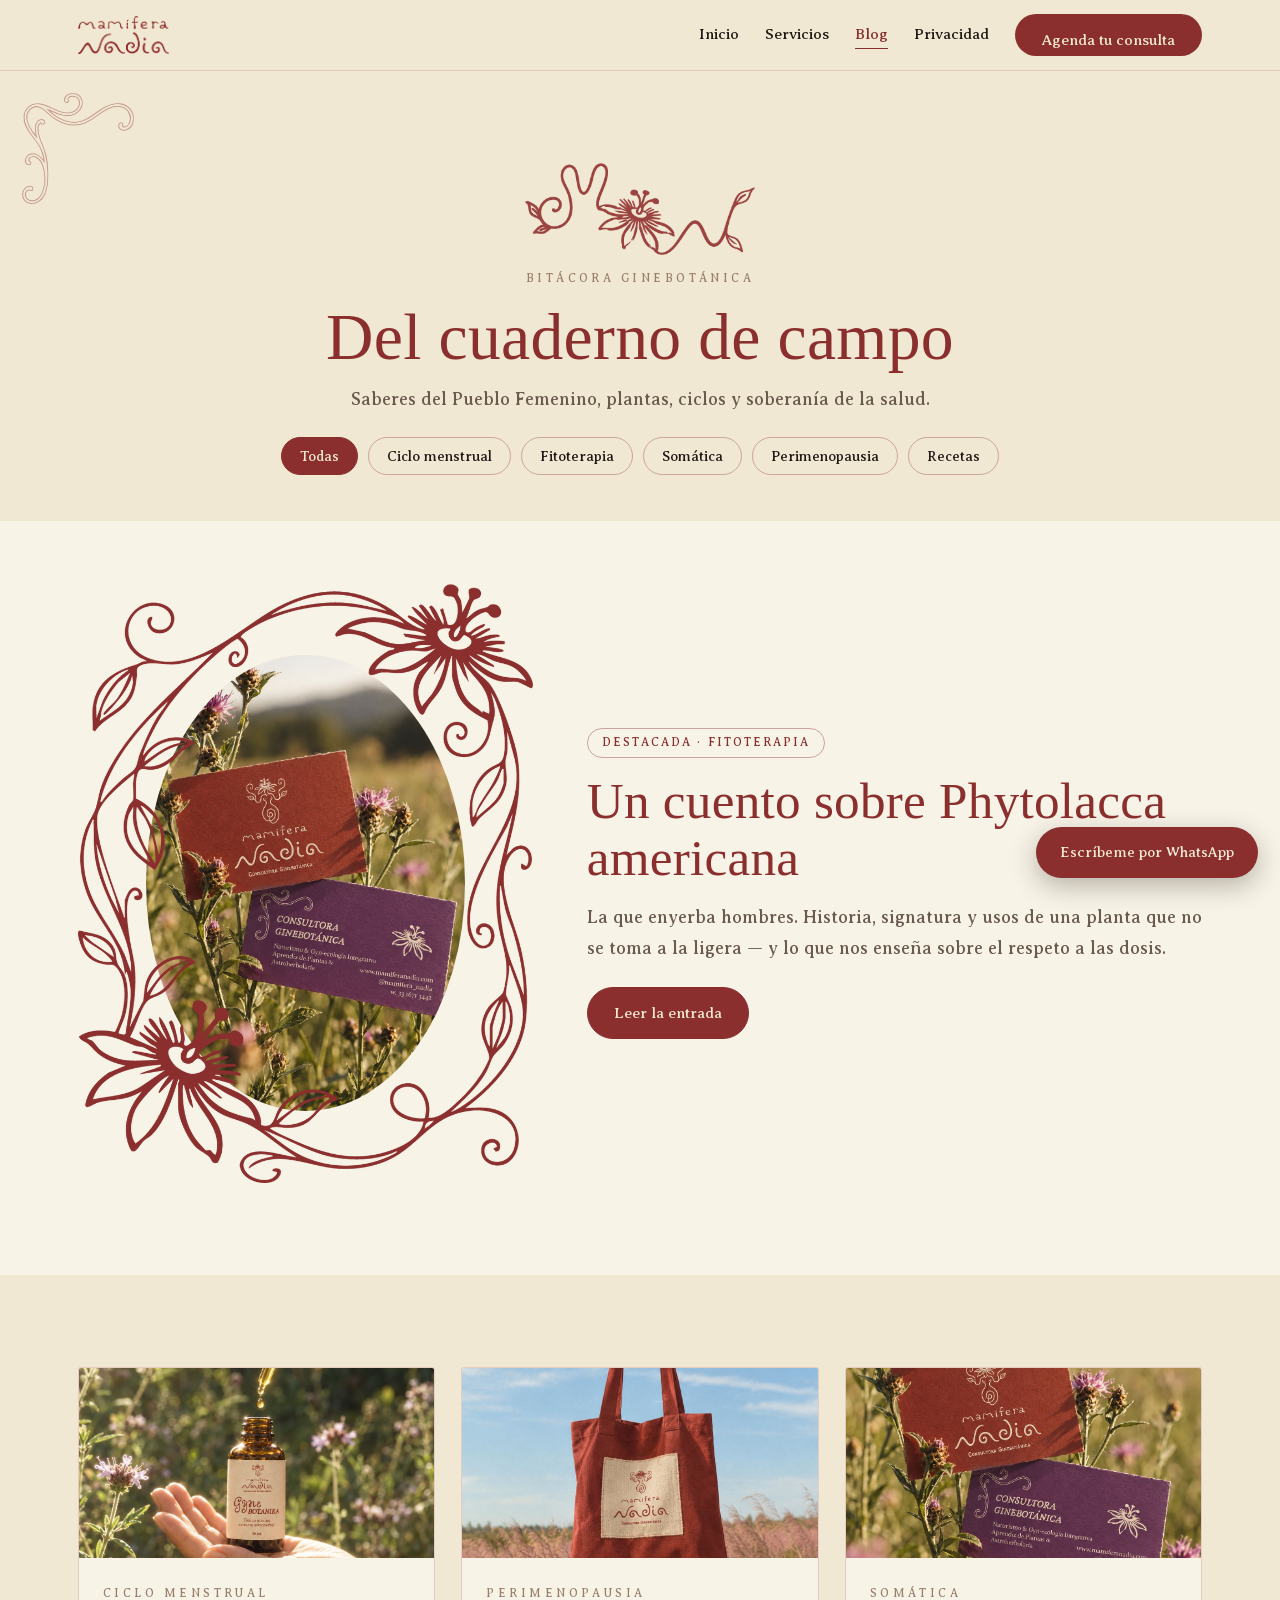
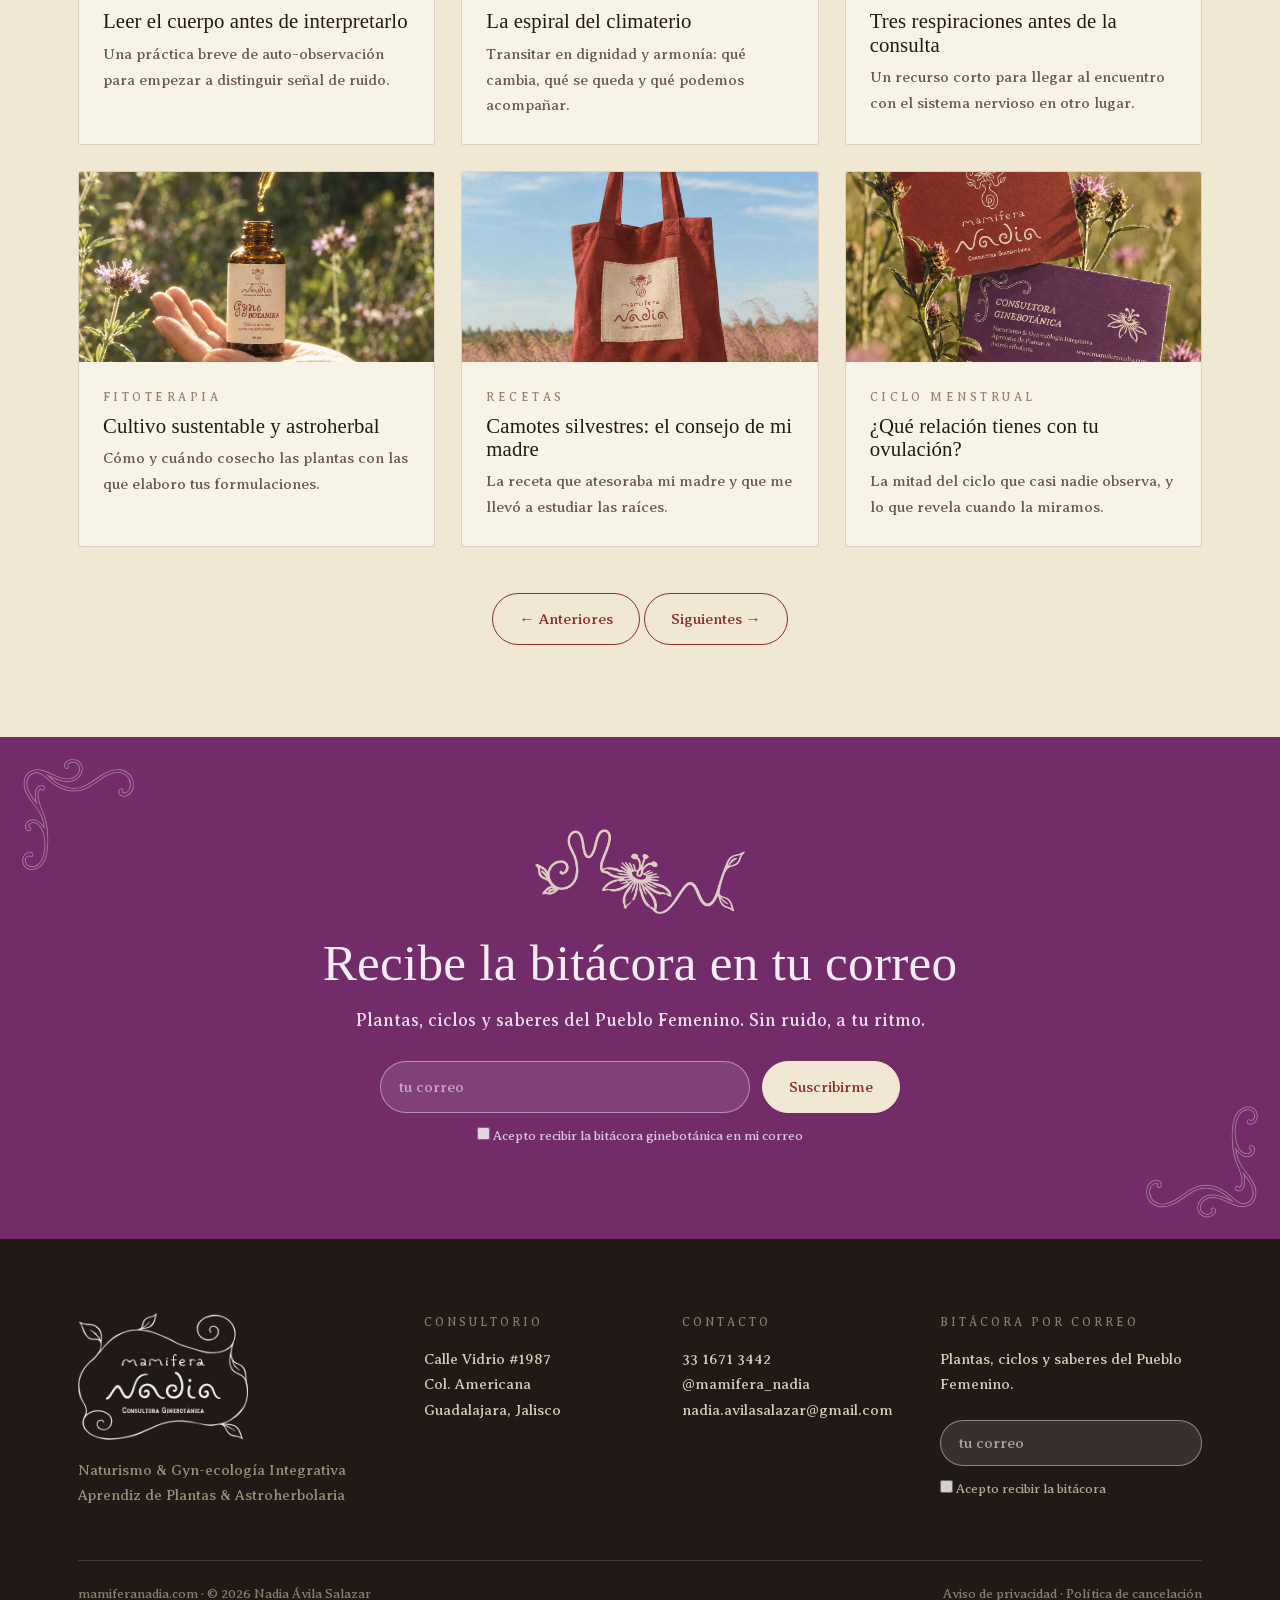
==== blog.html @ 170dc7ae "Sitio mamifera Nadia: estructura inicial 5 paginas estaticas, hoja de estilos unica y JS en modulos." ====
<!DOCTYPE html>
<html lang="es">
<head>
  <meta charset="UTF-8">
  <meta name="viewport" content="width=device-width, initial-scale=1">
  <title>Bitácora · mamifera Nadia</title>
  <meta name="description" content="Plantas, ciclos y saberes del Pueblo Femenino. La bitácora ginebotánica de Nadia Ávila.">
  <link rel="icon" href="assets/img/logos/sello-rojo.png">
  <link rel="preconnect" href="https://fonts.googleapis.com">
  <link rel="preconnect" href="https://fonts.gstatic.com" crossorigin>
  <link href="https://fonts.googleapis.com/css2?family=Averia+Serif+Libre:ital,wght@0,300;0,400;0,700;1,300;1,400;1,700&amp;family=Cedarville+Cursive&amp;family=IM+Fell+English:ital@0;1&amp;display=swap" rel="stylesheet">
  <link rel="stylesheet" href="assets/css/estilos.css">
</head>
<body>

<!-- ===================== MENÚ ===================== -->
<header class="nav">
  <div class="wrap">
    <a class="brand" href="index.html">
      <img src="assets/img/logos/logo-rojo.png" alt="mamifera Nadia">
    </a>
    <button class="menu-btn" aria-label="Abrir menú" aria-expanded="false">
      <span></span><span></span><span></span>
    </button>
    <nav>
      <a href="index.html">Inicio</a>
      <a href="servicios.html">Servicios</a>
      <a href="blog.html">Blog</a>
      <a href="privacidad.html">Privacidad</a>
      <a class="btn" href="formulario.html">Agenda tu consulta</a>
    </nav>
  </div>
</header>

<section style="padding-bottom:46px">
  <img class="esq tl" src="assets/img/ornamentos/esquina.png" alt="">
  <div class="wrap center">
    <img class="divisor" src="assets/img/logos/flor-rojo.png" alt="">
    <p class="kicker">Bitácora ginebotánica</p>
    <h1 style="margin:12px 0 10px">Del cuaderno de campo</h1>
    <p class="lead muted" style="margin:0 auto">Saberes del Pueblo Femenino, plantas, ciclos
    y soberanía de la salud.</p>
    <nav class="categorias" aria-label="Categorías">
      <a href="#" aria-current="page">Todas</a>
      <a href="#">Ciclo menstrual</a>
      <a href="#">Fitoterapia</a>
      <a href="#">Somática</a>
      <a href="#">Perimenopausia</a>
      <a href="#">Recetas</a>
    </nav>
    <!-- TODO: las categorías definitivas están pendientes de confirmar con Nadia -->
  </div>
</section>

<!-- ---------- ENTRADA DESTACADA ---------- -->
<section class="alt" style="padding-top:62px">
  <div class="wrap split izq">
    <div class="framed oval">
      <div class="ph" style="background-image:url(assets/img/fotos/tarjetas.jpg)"></div>
      <img class="fr" src="assets/img/ornamentos/marco-oval-flor.png" alt="">
    </div>
    <div>
      <span class="pill">Destacada · Fitoterapia</span>
      <h2>Un cuento sobre Phytolacca americana</h2>
      <p class="lead muted" style="margin-top:16px">La que enyerba hombres. Historia, signatura y usos de
      una planta que no se toma a la ligera — y lo que nos enseña sobre el respeto a las dosis.</p>
      <p style="margin-top:24px"><a class="btn" href="#">Leer la entrada</a></p>
    </div>
  </div>
</section>

<!-- ---------- LISTADO ---------- -->
<section>
  <div class="wrap">
    <div class="grid g3">
      <article class="post">
        <a href="#"><div class="img" style="background-image:url(assets/img/fotos/tonico.jpg)"></div></a>
        <div class="cuerpo">
          <p class="kicker">Ciclo menstrual</p>
          <h3><a href="#">Leer el cuerpo antes de interpretarlo</a></h3>
          <p class="muted" style="font-size:.95rem">Una práctica breve de auto-observación para empezar a distinguir señal de ruido.</p>
        </div>
      </article>
      <article class="post">
        <a href="#"><div class="img" style="background-image:url(assets/img/fotos/bolsa.jpg)"></div></a>
        <div class="cuerpo">
          <p class="kicker">Perimenopausia</p>
          <h3><a href="#">La espiral del climaterio</a></h3>
          <p class="muted" style="font-size:.95rem">Transitar en dignidad y armonía: qué cambia, qué se queda y qué podemos acompañar.</p>
        </div>
      </article>
      <article class="post">
        <a href="#"><div class="img" style="background-image:url(assets/img/fotos/tarjetas.jpg)"></div></a>
        <div class="cuerpo">
          <p class="kicker">Somática</p>
          <h3><a href="#">Tres respiraciones antes de la consulta</a></h3>
          <p class="muted" style="font-size:.95rem">Un recurso corto para llegar al encuentro con el sistema nervioso en otro lugar.</p>
        </div>
      </article>
      <article class="post">
        <a href="#"><div class="img" style="background-image:url(assets/img/fotos/tonico.jpg)"></div></a>
        <div class="cuerpo">
          <p class="kicker">Fitoterapia</p>
          <h3><a href="#">Cultivo sustentable y astroherbal</a></h3>
          <p class="muted" style="font-size:.95rem">Cómo y cuándo cosecho las plantas con las que elaboro tus formulaciones.</p>
        </div>
      </article>
      <article class="post">
        <a href="#"><div class="img" style="background-image:url(assets/img/fotos/bolsa.jpg)"></div></a>
        <div class="cuerpo">
          <p class="kicker">Recetas</p>
          <h3><a href="#">Camotes silvestres: el consejo de mi madre</a></h3>
          <p class="muted" style="font-size:.95rem">La receta que atesoraba mi madre y que me llevó a estudiar las raíces.</p>
        </div>
      </article>
      <article class="post">
        <a href="#"><div class="img" style="background-image:url(assets/img/fotos/tarjetas.jpg)"></div></a>
        <div class="cuerpo">
          <p class="kicker">Ciclo menstrual</p>
          <h3><a href="#">¿Qué relación tienes con tu ovulación?</a></h3>
          <p class="muted" style="font-size:.95rem">La mitad del ciclo que casi nadie observa, y lo que revela cuando la miramos.</p>
        </div>
      </article>
    </div>
    <p class="center" style="margin-top:46px">
      <a class="btn btn-ghost" href="#">← Anteriores</a>
      <a class="btn btn-ghost" href="#">Siguientes →</a>
    </p>
  </div>
</section>

<!-- ---------- SUSCRIPCIÓN ---------- -->
<section class="morado">
  <img class="esq tl" src="assets/img/ornamentos/esquina-crema.png" alt="">
  <img class="esq br" src="assets/img/ornamentos/esquina-crema.png" alt="">
  <div class="wrap center">
    <img class="divisor" src="assets/img/logos/flor-crema.png" style="width:210px;margin-bottom:20px" alt="">
    <h2>Recibe la bitácora en tu correo</h2>
    <p class="lead" style="margin:14px auto 0;opacity:.9">Plantas, ciclos y saberes del Pueblo Femenino.
    Sin ruido, a tu ritmo.</p>
    <form class="sus" style="margin:26px auto 0" onsubmit="return false">
      <label class="sr-only" for="correo-blog">Tu correo</label>
      <input id="correo-blog" type="email" placeholder="tu correo" required>
      <button class="btn btn-claro" type="submit">Suscribirme</button>
    </form>
    <label class="consent"><input type="checkbox" required> Acepto recibir la bitácora ginebotánica en mi correo</label>
  </div>
</section>

<!-- ===================== PIE ===================== -->
<footer>
  <div class="wrap">
    <div class="cols">
      <div>
        <img class="logo" src="assets/img/logos/logo-blanco.png" alt="mamifera Nadia">
        <p style="color:#9D8C7A">Naturismo &amp; Gyn-ecología Integrativa<br>
        Aprendiz de Plantas &amp; Astroherbolaria</p>
      </div>
      <div>
        <h4>Consultorio</h4>
        Calle Vidrio #1987<br>Col. Americana<br>Guadalajara, Jalisco
      </div>
      <div>
        <h4>Contacto</h4>
        <a href="https://wa.me/523316713442">33 1671 3442</a><br>
        <a href="https://www.instagram.com/mamifera_nadia/">@mamifera_nadia</a><br>
        <a href="mailto:nadia.avilasalazar@gmail.com">nadia.avilasalazar@gmail.com</a>
      </div>
      <div>
        <h4>Bitácora por correo</h4>
        <p style="margin-bottom:10px">Plantas, ciclos y saberes del Pueblo Femenino.</p>
        <form class="sus" style="max-width:none" onsubmit="return false">
          <label class="sr-only" for="pie-correo">Tu correo</label>
          <input id="pie-correo" type="email" placeholder="tu correo" required>
        </form>
        <label class="consent"><input type="checkbox"> Acepto recibir la bitácora</label>
      </div>
    </div>
    <div class="fin">
      <span>mamiferanadia.com · © <span data-anio>2026</span> Nadia Ávila Salazar</span>
      <span><a href="privacidad.html">Aviso de privacidad</a> ·
            <a href="privacidad.html#cancelacion">Política de cancelación</a></span>
    </div>
  </div>
</footer>

<a class="wa" href="https://wa.me/523316713442">Escríbeme por WhatsApp</a>
<script type="module" src="assets/js/main.js"></script>
</body>
</html>
---- assets/css/estilos.css ----
/* =============================================================
   mamifera Nadia · Consultora Ginebotánica
   Hoja de estilos única del sitio
   Paleta y tipografías tomadas del manual de marca.
   ============================================================= */

/* ---------- 1. Tokens ---------- */
:root{
  /* Paleta del manual de marca */
  --crema:#F0E8D2;        /* Savia mamífera claro · PANTONE 7506C */
  --crema2:#F8F3E7;       /* variación de apoyo, no está en el manual */
  --rojo:#8B2F2E;         /* Savia mamífera · PANTONE 663C */
  --rojo-osc:#6E2423;
  --morado:#722C69;       /* Misterio · PANTONE 249C */
  --agua:#94C2C3;         /* Fluir · PANTONE 564C */
  --tinta:#211915;        /* Muerte / Renacimiento */

  /* Tipografías (manual: sección "Tipografía en web") */
  --sans:'Averia Serif Libre',Georgia,serif;   /* cuerpo de texto */
  --titulo:'IM Fell English',Georgia,serif;    /* títulos */
  --mano:'Cedarville Cursive',cursive;         /* subtítulo o contraste */

  --max:1180px;
  --radio:3px;
}

/* ---------- 2. Base ---------- */
*{box-sizing:border-box;margin:0;padding:0}
html{scroll-behavior:smooth}
body{
  font-family:var(--sans);background:var(--crema);color:var(--tinta);
  line-height:1.7;font-size:17px;-webkit-font-smoothing:antialiased;
}
img{max-width:100%;display:block}
a{color:inherit;text-decoration:none}
button{font:inherit;cursor:pointer;border:none;background:none;color:inherit}
.wrap{max-width:var(--max);margin:0 auto;padding:0 28px}
.sr-only{position:absolute;width:1px;height:1px;overflow:hidden;clip:rect(0 0 0 0);white-space:nowrap}

/* ---------- 3. Tipografía ---------- */
h1,h2,h3{font-family:var(--titulo);font-weight:400;line-height:1.12;letter-spacing:.005em}
h1{font-size:clamp(2.6rem,5.2vw,4.1rem);color:var(--rojo)}
h2{font-size:clamp(2rem,4.2vw,3.2rem);color:var(--rojo)}
h3{font-size:clamp(1.3rem,2.2vw,1.65rem);color:var(--tinta)}
.mano{font-family:var(--mano);font-size:clamp(1.5rem,3vw,2.2rem);color:var(--rojo);line-height:1.35}
.mano-sm{font-family:var(--mano);font-size:1.35rem;color:var(--rojo)}
.kicker{font-size:.72rem;letter-spacing:.3em;text-transform:uppercase;color:#9A7F6B}
.lead{font-size:1.12rem;max-width:62ch}
.muted{color:#6B5A4E}
.center{text-align:center}

/* ---------- 4. Navegación ---------- */
.nav{position:sticky;top:0;z-index:40;background:rgba(240,232,210,.94);
     backdrop-filter:blur(8px);border-bottom:1px solid rgba(139,47,46,.16)}
.nav .wrap{display:flex;align-items:center;gap:30px;padding-top:14px;padding-bottom:14px}
.nav .brand img{height:38px;width:auto}
.nav nav{margin-left:auto;display:flex;gap:26px;align-items:center;font-size:.95rem}
.nav nav a{padding-bottom:2px;border-bottom:1px solid transparent}
.nav nav a:not(.btn):hover,
.nav nav a:not(.btn)[aria-current="page"]{border-color:var(--rojo);color:var(--rojo)}
.nav nav a.btn:hover{border-color:var(--rojo-osc)}

.menu-btn{display:none;margin-left:auto;width:42px;height:42px;position:relative}
.menu-btn span{position:absolute;left:9px;right:9px;height:1.5px;background:var(--rojo);transition:.25s}
.menu-btn span:nth-child(1){top:14px}
.menu-btn span:nth-child(2){top:20px}
.menu-btn span:nth-child(3){top:26px}
.menu-abierto .menu-btn span:nth-child(1){top:20px;transform:rotate(45deg)}
.menu-abierto .menu-btn span:nth-child(2){opacity:0}
.menu-abierto .menu-btn span:nth-child(3){top:20px;transform:rotate(-45deg)}

/* ---------- 5. Botones ---------- */
/* [hidden] debe ganarle al display de .btn, o los botones del
   formulario por pasos se muestran todos a la vez. */
[hidden]{display:none!important}
.btn{display:inline-block;background:var(--rojo);color:var(--crema);padding:12px 26px;
     border-radius:999px;font-size:.95rem;border:1px solid var(--rojo);transition:.18s;text-align:center}
.btn:hover{background:var(--rojo-osc);border-color:var(--rojo-osc)}
.btn-ghost{background:transparent;color:var(--rojo)}
.btn-ghost:hover{background:var(--rojo);color:var(--crema)}
.btn-claro{background:var(--crema);color:var(--rojo);border-color:var(--crema)}
.btn-claro:hover{background:#fff;color:var(--rojo-osc);border-color:#fff}
.btn-linea{background:transparent;border-color:#6A5B4E;color:#D7CBB8}
.btn-linea:hover{background:rgba(255,255,255,.08);border-color:#8E7C6A}

/* ---------- 6. Secciones ---------- */
section{padding:92px 0;position:relative}
.alt{background:var(--crema2)}
.oscuro{background:var(--tinta);color:var(--crema)}
.oscuro h2,.oscuro h3,.oscuro .mano{color:var(--crema)}
.oscuro .kicker{color:#A99583}
.morado{background:var(--morado);color:#F6EDF4}
.morado h2,.morado .mano{color:#F6EDF4}
.morado .kicker{color:#D3AFCB}

.sec-head{text-align:center;margin-bottom:54px}
.sec-head .lead{margin:14px auto 0}
.divisor{display:block;width:230px;margin:0 auto 14px;opacity:.85}

/* Flourishes de esquina (universo gráfico del manual) */
.esq{position:absolute;width:112px;opacity:.4;pointer-events:none}
.esq.tl{top:22px;left:22px}
.esq.tr{top:22px;right:22px;transform:scaleX(-1)}
.esq.bl{bottom:22px;left:22px;transform:scaleY(-1)}
.esq.br{bottom:22px;right:22px;transform:scale(-1,-1)}

/* ---------- 7. Fotografía enmarcada ---------- */
.framed{position:relative;width:100%}
.framed .ph{position:absolute;background-size:cover;background-position:center}
.framed .fr{position:absolute;inset:0;width:100%;height:100%;object-fit:contain}
.framed.oval{aspect-ratio:864/1139}
.framed.oval .ph{inset:12% 15%;border-radius:50%}
.framed.arco{aspect-ratio:857/1167}
.framed.arco .ph{inset:15% 18% 17%;border-radius:48% 48% 12% 12%}
.framed.rect{aspect-ratio:871/1115}
.framed.rect .ph{inset:16% 18%;border-radius:2px}

/* ---------- 8. Rejillas y tarjetas ---------- */
.grid{display:grid;gap:26px}
.grid>*{min-width:0}
.g2{grid-template-columns:repeat(2,1fr)}
.g3{grid-template-columns:repeat(3,1fr)}
.g4{grid-template-columns:repeat(4,1fr)}
.split{display:grid;gap:54px;align-items:center}
.split.izq{grid-template-columns:.85fr 1.15fr}
.split.der{grid-template-columns:1.15fr .85fr}

.card{background:var(--crema2);border:1px solid rgba(139,47,46,.2);
      border-radius:var(--radio);padding:32px 28px;position:relative}
.alt .card{background:var(--crema)}
.card h3{margin-bottom:10px}
.card .sello{position:absolute;top:-16px;right:18px;width:42px;opacity:.9}
.card.precio{text-align:center}
.precio .amt{font-family:var(--titulo);font-size:2.4rem;color:var(--rojo);line-height:1.1;margin:10px 0 2px}
.precio-grande{font-family:var(--titulo);font-size:1.5rem;color:var(--rojo)}

.pill{display:inline-block;font-size:.72rem;letter-spacing:.18em;text-transform:uppercase;
      color:var(--rojo);border:1px solid rgba(139,47,46,.4);border-radius:999px;
      padding:4px 14px;margin-bottom:14px}

.lista{list-style:none;margin-top:12px}
.lista li{position:relative;padding-left:22px;margin-bottom:9px;font-size:.98rem}
.lista li::before{content:"";position:absolute;left:0;top:.62em;width:7px;height:7px;
                  border-radius:50%;background:var(--rojo);opacity:.65}
.lista.no li::before{background:#B9A997}

.pasos .paso{text-align:center}
.paso .n{font-family:var(--titulo);font-size:2.6rem;color:var(--rojo);opacity:.55;line-height:1}
.paso p{font-size:.97rem;margin-top:6px}

.horario{display:flex;justify-content:space-between;gap:12px;padding:9px 0;
         border-bottom:1px dotted rgba(139,47,46,.3);font-size:1rem}
.horario:last-child{border-bottom:none}
.horario b{font-weight:400;color:var(--rojo)}

/* ---------- 9. Blog ---------- */
.post{background:var(--crema2);border:1px solid rgba(139,47,46,.2);
      border-radius:var(--radio);overflow:hidden;display:flex;flex-direction:column}
.alt .post{background:var(--crema)}
.post .img{height:190px;background-size:cover;background-position:center}
.post .cuerpo{padding:26px 24px}
.post h3{font-size:1.3rem;margin:6px 0 8px}
.categorias{display:flex;gap:10px;flex-wrap:wrap;justify-content:center;margin-top:22px}
.categorias a{border:1px solid rgba(139,47,46,.35);border-radius:999px;padding:6px 18px;font-size:.9rem}
.categorias a:hover,.categorias a[aria-current]{background:var(--rojo);color:var(--crema);border-color:var(--rojo)}

/* ---------- 10. Instagram ---------- */
.ig-grid{display:grid;grid-template-columns:repeat(3,1fr);gap:22px;align-items:start}
.ig-grid>*{min-width:0}
/* Instagram inyecta iframes con ancho mínimo propio: lo neutralizamos */
.ig-grid .instagram-media{min-width:0!important;max-width:100%!important;margin:0!important;
                          border-radius:var(--radio)!important}
.ig-slot{border:1px dashed rgba(139,47,46,.45);border-radius:var(--radio);background:var(--crema2);
         aspect-ratio:1/1;display:flex;flex-direction:column;align-items:center;justify-content:center;
         gap:10px;text-align:center;padding:26px;color:#9A7F6B;font-size:.9rem}
.ig-slot img{width:46px;opacity:.5}
.ig-fallback{border:1px solid rgba(139,47,46,.25);border-radius:var(--radio);background:var(--crema2);
             aspect-ratio:1/1;display:flex;flex-direction:column;align-items:center;justify-content:center;
             gap:12px;text-align:center;padding:26px}

/* ---------- 11. Formulario ---------- */
.form-wrap{max-width:760px;margin:0 auto}
fieldset{border:none;padding:0;margin:0;min-width:0}
legend{padding:0;display:block}
.paso-form{display:none}
.paso-form.activo{display:block}
.barra{display:flex;gap:5px;margin:26px 0 8px}
.barra span{flex:1;height:5px;background:rgba(139,47,46,.18);border-radius:999px;transition:.3s}
.barra span.ok{background:var(--rojo)}
.campo{margin:22px 0}
.campo label{display:block;font-size:.98rem;margin-bottom:8px}
.campo .ayuda{font-size:.85rem;color:#9A7F6B;margin-top:4px}
.campo input[type=text],.campo input[type=email],.campo input[type=tel],
.campo input[type=number],.campo select,.campo textarea{
  width:100%;border:1px solid rgba(139,47,46,.3);background:#fff;border-radius:var(--radio);
  padding:12px 14px;font-family:var(--sans);font-size:1rem;color:var(--tinta)}
.campo textarea{min-height:110px;resize:vertical}
.campo input:focus,.campo textarea:focus,.campo select:focus{outline:2px solid rgba(139,47,46,.35);outline-offset:1px}
.opciones{display:flex;gap:10px;flex-wrap:wrap}
.opciones label{display:inline-flex;align-items:center;gap:8px;border:1px solid rgba(139,47,46,.3);
                background:#fff;border-radius:999px;padding:8px 18px;font-size:.93rem;cursor:pointer}
.modalidad{display:grid;grid-template-columns:1fr 1fr;gap:16px;margin:18px 0}
.modalidad label{border:2px solid rgba(139,47,46,.25);background:#fff;border-radius:var(--radio);
                 padding:20px;text-align:center;cursor:pointer;transition:.18s}
.modalidad input{position:absolute;opacity:0}
.modalidad input:checked + span{color:var(--rojo)}
.modalidad label:has(input:checked){border-color:var(--rojo)}
.nav-form{display:flex;justify-content:space-between;gap:14px;margin-top:34px}

/* ---------- 12. Suscripción ---------- */
.sus{display:flex;gap:12px;max-width:520px;margin-top:22px}
.sus input{flex:1;min-width:0;border:1px solid rgba(246,237,244,.45);background:rgba(255,255,255,.1);
           color:#F6EDF4;padding:13px 18px;border-radius:999px;font-family:var(--sans);font-size:.95rem}
.sus input::placeholder{color:rgba(246,237,244,.6)}
.consent{font-size:.82rem;opacity:.8;margin-top:12px;display:block}

/* ---------- 13. Pie ---------- */
footer{background:var(--tinta);color:#D7CBB8;padding:74px 0 34px;font-size:.93rem}
footer .cols{display:grid;grid-template-columns:1.4fr 1fr 1fr 1.2fr;gap:40px}
footer .cols>*{min-width:0}
footer h4{font-size:.72rem;letter-spacing:.26em;text-transform:uppercase;color:#8E7C6A;
          margin-bottom:14px;font-weight:400;font-family:var(--sans)}
footer a:hover{color:var(--crema)}
footer .logo{width:170px;margin-bottom:18px;opacity:.95}
footer .fin{margin-top:52px;padding-top:22px;border-top:1px solid rgba(215,203,184,.18);
            display:flex;justify-content:space-between;gap:20px;flex-wrap:wrap;font-size:.82rem;color:#8E7C6A}

/* ---------- 14. WhatsApp flotante ---------- */
.wa{position:fixed;right:22px;bottom:22px;z-index:50;background:var(--rojo);color:var(--crema);
    border-radius:999px;padding:13px 24px;font-size:.92rem;box-shadow:0 8px 26px rgba(33,25,21,.3)}
.wa:hover{background:var(--rojo-osc)}

/* ---------- 15. Responsive ---------- */
@media(max-width:900px){
  body{font-size:16px}
  section{padding:64px 0}
  .wrap{padding:0 16px}
  .g2,.g3,.g4,.ig-grid{grid-template-columns:1fr}
  .g4.pasos,.ig-grid{grid-template-columns:repeat(2,minmax(0,1fr))}
  .split.izq,.split.der{grid-template-columns:1fr;gap:38px}
  .split .framed{max-width:420px;margin:0 auto}
  .modalidad{grid-template-columns:1fr}
  footer .cols{grid-template-columns:repeat(2,minmax(0,1fr));gap:28px}
  .esq{display:none}

  .menu-btn{display:block}
  .nav nav{position:fixed;inset:68px 0 auto;background:var(--crema);flex-direction:column;
           align-items:stretch;gap:0;padding:10px 16px 22px;margin:0;
           border-bottom:1px solid rgba(139,47,46,.16);display:none}
  .menu-abierto .nav nav{display:flex}
  .nav nav a{padding:14px 4px;border-bottom:1px solid rgba(139,47,46,.12)}
  .nav nav a.btn{margin-top:14px;border-bottom:1px solid var(--rojo)}
}
@media(max-width:560px){
  .ig-grid{grid-template-columns:1fr}
  .sus{flex-direction:column}
  .sus .btn{width:100%}
}

/* ---------- 16. Accesibilidad ---------- */
@media(prefers-reduced-motion:reduce){
  *{animation:none!important;transition:none!important}
  html{scroll-behavior:auto}
}
:focus-visible{outline:2px solid var(--rojo);outline-offset:2px}
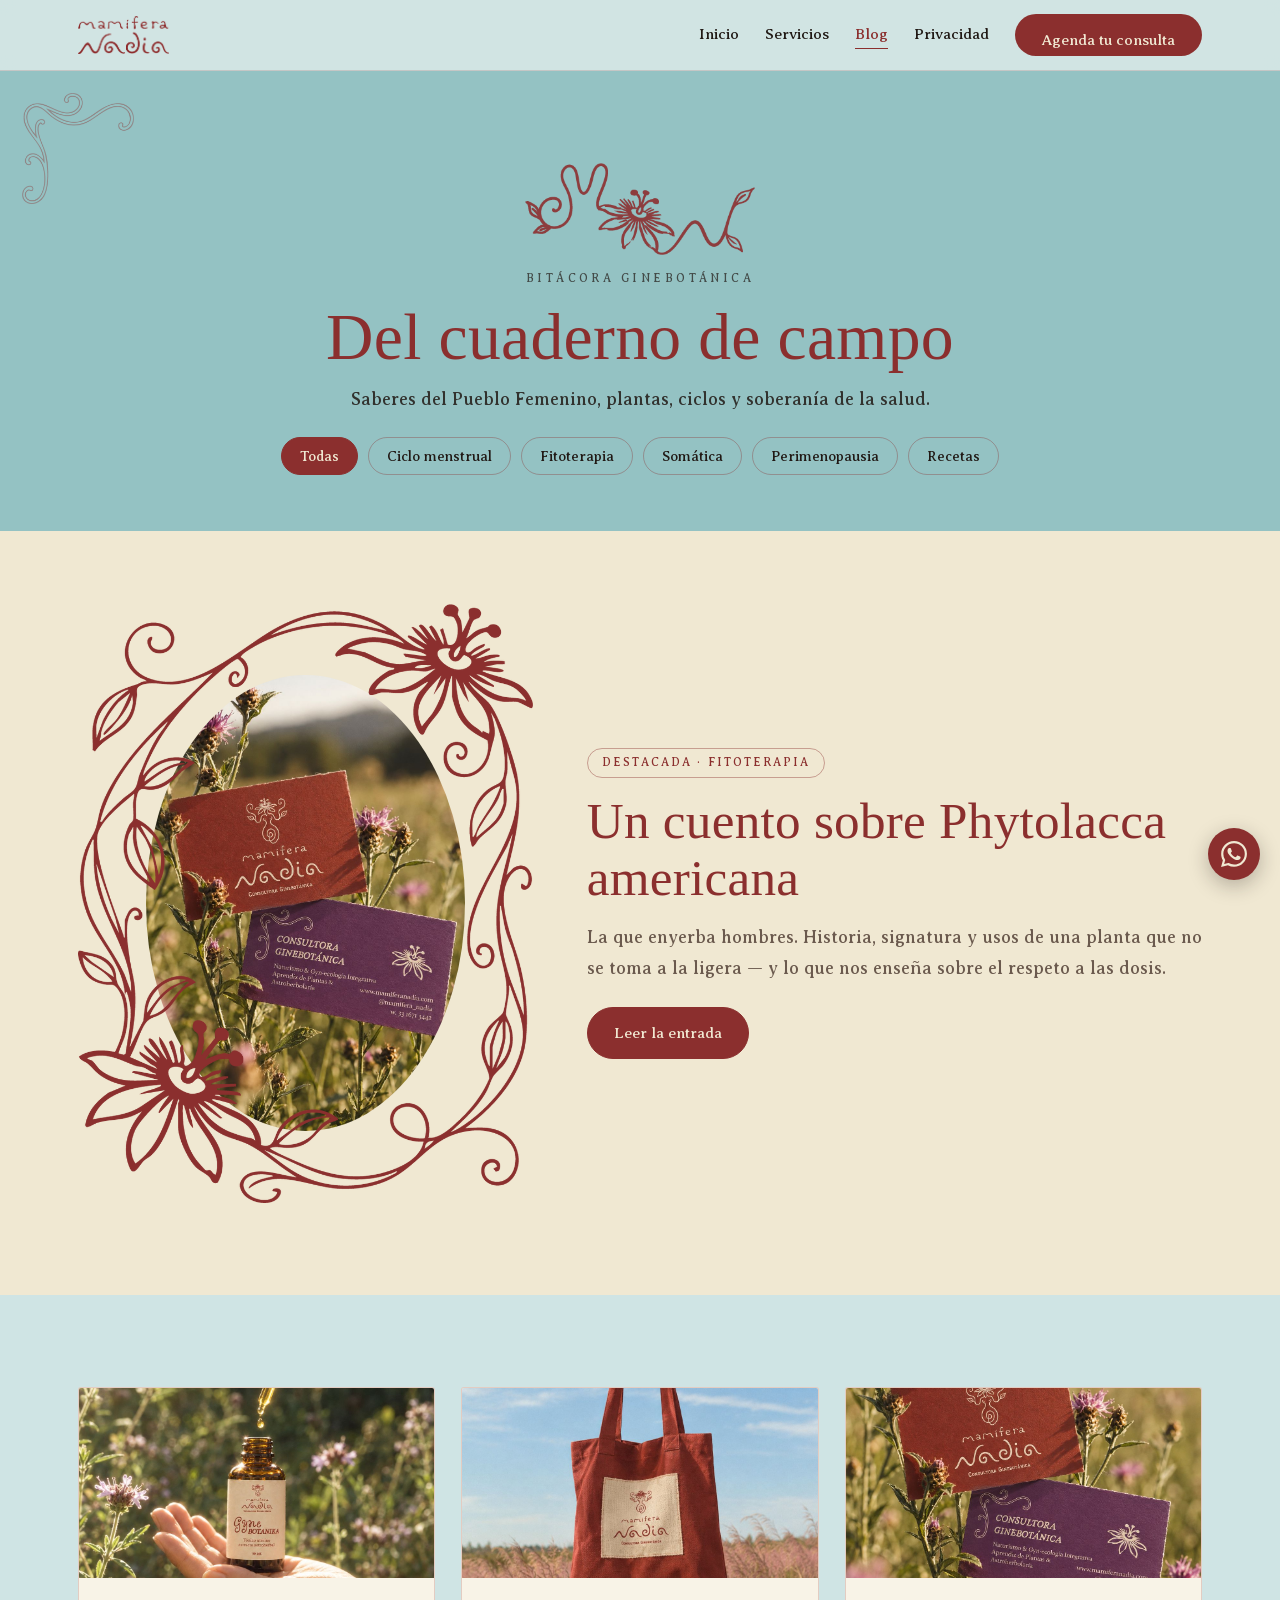
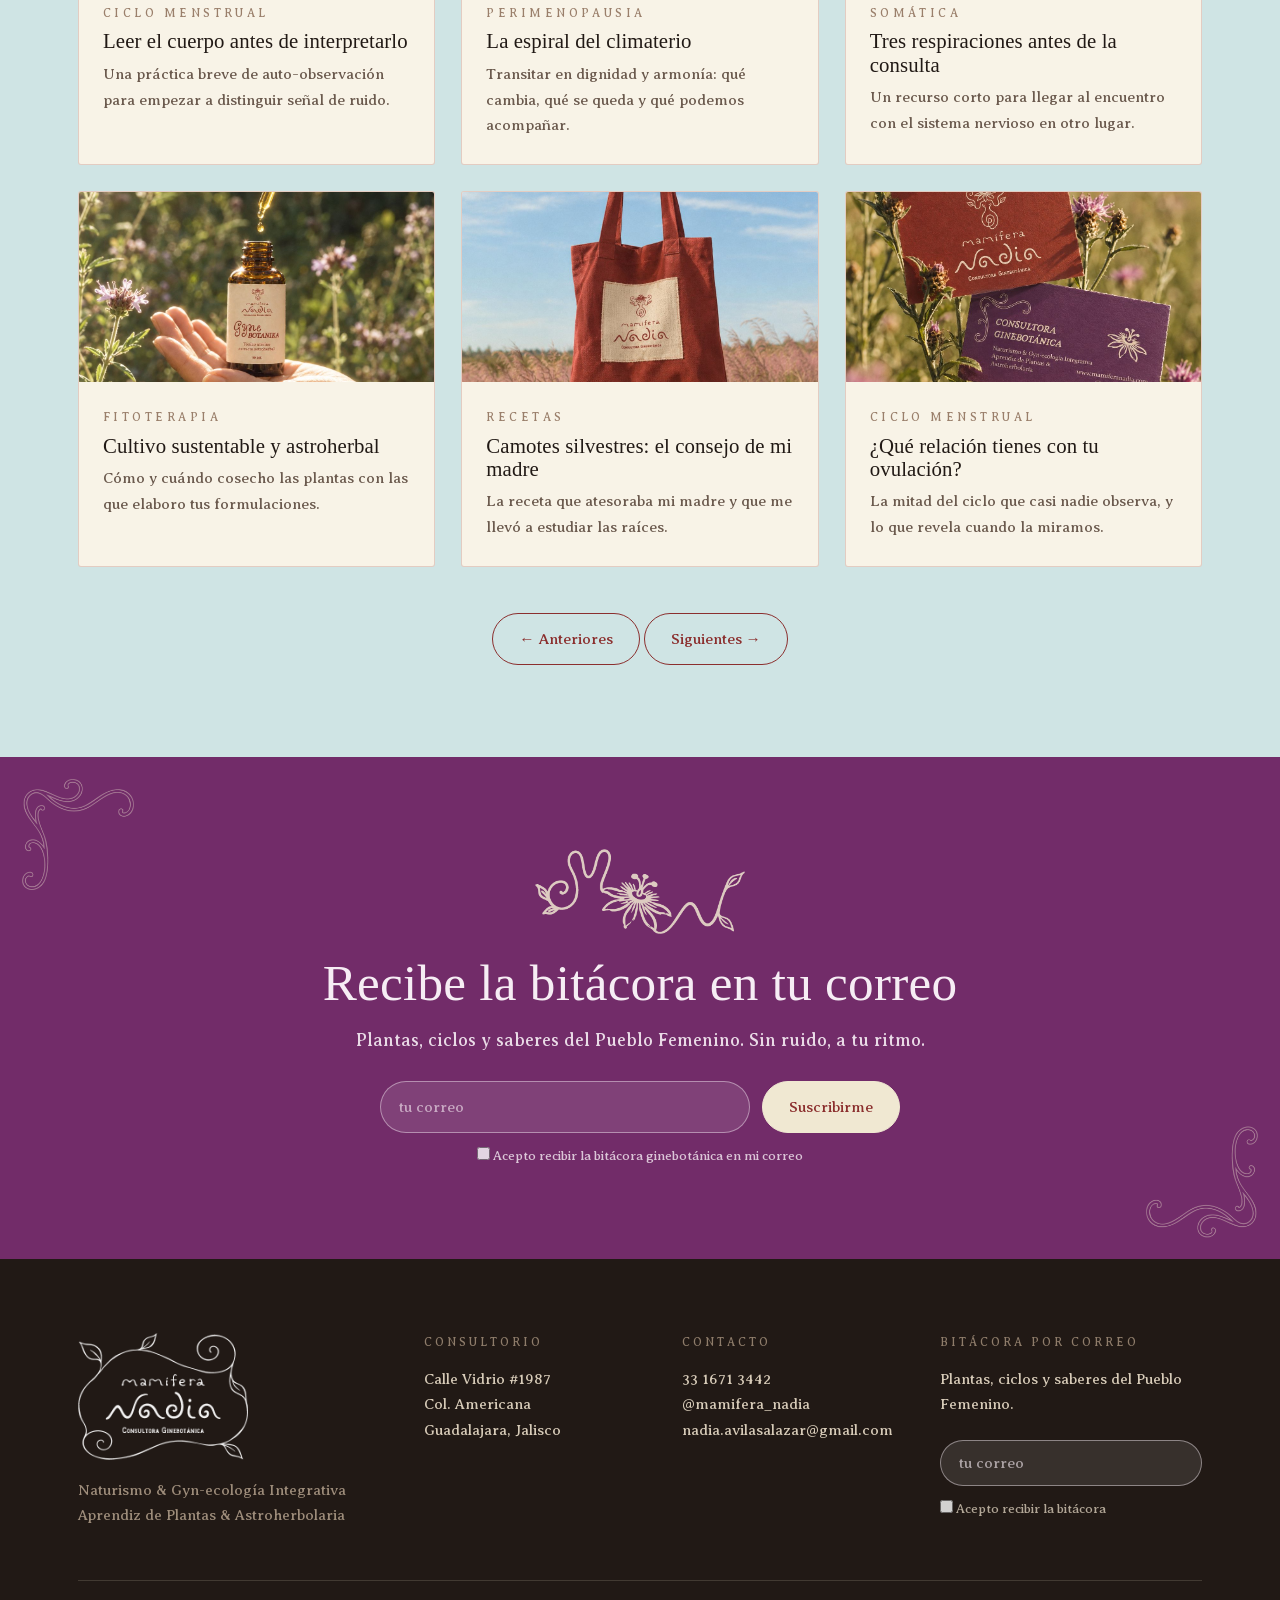
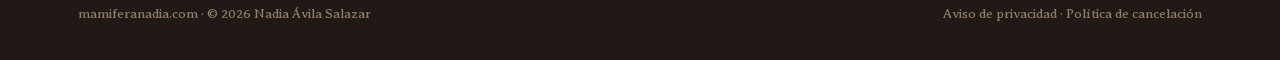
==== commit ef1c4c92: "Usar textos del PDF de Nadia, fotos reales y más aqua en la paleta Textos: la redacción sale ahora d" ====
--- a/blog.html
+++ b/blog.html
@@ -4,6 +4,9 @@
   <meta charset="UTF-8">
   <meta name="viewport" content="width=device-width, initial-scale=1">
   <title>Bitácora · mamifera Nadia</title>
+  <!-- Borrador: evita que los buscadores indexen la vista previa.
+       QUITAR al publicar en el dominio definitivo. -->
+  <meta name="robots" content="noindex, nofollow">
   <meta name="description" content="Plantas, ciclos y saberes del Pueblo Femenino. La bitácora ginebotánica de Nadia Ávila.">
   <link rel="icon" href="assets/img/logos/sello-rojo.png">
   <link rel="preconnect" href="https://fonts.googleapis.com">
@@ -32,7 +35,7 @@
   </div>
 </header>
 
-<section style="padding-bottom:46px">
+<section class="agua" style="padding-bottom:56px">
   <img class="esq tl" src="assets/img/ornamentos/esquina.png" alt="">
   <div class="wrap center">
     <img class="divisor" src="assets/img/logos/flor-rojo.png" alt="">
@@ -53,7 +56,7 @@
 </section>
 
 <!-- ---------- ENTRADA DESTACADA ---------- -->
-<section class="alt" style="padding-top:62px">
+<section style="padding-top:72px">
   <div class="wrap split izq">
     <div class="framed oval">
       <div class="ph" style="background-image:url(assets/img/fotos/tarjetas.jpg)"></div>
@@ -70,7 +73,7 @@
 </section>
 
 <!-- ---------- LISTADO ---------- -->
-<section>
+<section class="alt">
   <div class="wrap">
     <div class="grid g3">
       <article class="post">
@@ -184,7 +187,9 @@
   </div>
 </footer>
 
-<a class="wa" href="https://wa.me/523316713442">Escríbeme por WhatsApp</a>
+<a class="wa" href="https://wa.me/523316713442" aria-label="Escríbeme por WhatsApp" title="Escríbeme por WhatsApp">
+  <svg viewBox="0 0 24 24" aria-hidden="true"><path d="M17.472 14.382c-.297-.149-1.758-.867-2.03-.967-.273-.099-.471-.148-.67.15-.197.297-.767.966-.94 1.164-.173.199-.347.223-.644.075-.297-.15-1.255-.463-2.39-1.475-.883-.788-1.48-1.761-1.653-2.059-.173-.297-.018-.458.13-.606.134-.133.298-.347.446-.52.149-.174.198-.298.298-.497.099-.198.05-.371-.025-.52-.075-.149-.669-1.612-.916-2.207-.242-.579-.487-.5-.669-.51-.173-.008-.371-.01-.57-.01-.198 0-.52.074-.792.372-.272.297-1.04 1.016-1.04 2.479 0 1.462 1.065 2.875 1.213 3.074.149.198 2.096 3.2 5.077 4.487.709.306 1.262.489 1.694.625.712.227 1.36.195 1.871.118.571-.085 1.758-.719 2.006-1.413.248-.694.248-1.289.173-1.413-.074-.124-.272-.198-.57-.347m-5.421 7.403h-.004a9.87 9.87 0 01-5.031-1.378l-.361-.214-3.741.982.998-3.648-.235-.374a9.86 9.86 0 01-1.51-5.26c.001-5.45 4.436-9.884 9.888-9.884 2.64 0 5.122 1.03 6.988 2.898a9.825 9.825 0 012.893 6.994c-.003 5.45-4.437 9.884-9.885 9.884m8.413-18.297A11.815 11.815 0 0012.05 0C5.495 0 .16 5.335.157 11.892c0 2.096.547 4.142 1.588 5.945L.057 24l6.305-1.654a11.882 11.882 0 005.683 1.448h.005c6.554 0 11.89-5.335 11.893-11.893a11.821 11.821 0 00-3.48-8.413Z"/></svg>
+</a>
 <script type="module" src="assets/js/main.js"></script>
 </body>
 </html>
--- a/assets/css/estilos.css
+++ b/assets/css/estilos.css
@@ -13,6 +13,7 @@
   --rojo-osc:#6E2423;
   --morado:#722C69;       /* Misterio · PANTONE 249C */
   --agua:#94C2C3;         /* Fluir · PANTONE 564C */
+  --agua-claro:#CFE4E4;   /* Fluir al 45 % sobre blanco; variación de apoyo, no está en el manual */
   --tinta:#211915;        /* Muerte / Renacimiento */
 
   /* Tipografías (manual: sección "Tipografía en web") */
@@ -50,7 +51,7 @@
 .center{text-align:center}
 
 /* ---------- 4. Navegación ---------- */
-.nav{position:sticky;top:0;z-index:40;background:rgba(240,232,210,.94);
+.nav{position:sticky;top:0;z-index:40;background:rgba(207,228,228,.94);
      backdrop-filter:blur(8px);border-bottom:1px solid rgba(139,47,46,.16)}
 .nav .wrap{display:flex;align-items:center;gap:30px;padding-top:14px;padding-bottom:14px}
 .nav .brand img{height:38px;width:auto}
@@ -85,7 +86,15 @@
 
 /* ---------- 6. Secciones ---------- */
 section{padding:92px 0;position:relative}
-.alt{background:var(--crema2)}
+/* Nadia pidió más presencia del aqua y menos crema (oct 2026): los encabezados
+   de página van en aqua pleno y las secciones alternas en aqua claro. */
+.alt{background:var(--agua-claro)}
+.agua{background:var(--agua)}
+/* Sobre aqua pleno el café apagado y el rojo delgado no alcanzan contraste */
+.agua .muted{color:var(--tinta);opacity:.85}
+.agua .kicker{color:var(--tinta);opacity:.7}
+.agua .btn-ghost{color:var(--rojo-osc);border-color:var(--rojo-osc)}
+.agua .btn-ghost:hover{background:var(--rojo-osc);color:var(--crema)}
 .oscuro{background:var(--tinta);color:var(--crema)}
 .oscuro h2,.oscuro h3,.oscuro .mano{color:var(--crema)}
 .oscuro .kicker{color:#A99583}
@@ -115,6 +124,14 @@
 .framed.rect{aspect-ratio:871/1115}
 .framed.rect .ph{inset:16% 18%;border-radius:2px}
 
+/* Pies de foto: textos de contexto de Nadia, siempre por debajo del texto principal */
+.pie{max-width:360px;margin:4px auto 0;text-align:center;font-size:.88rem;
+     font-style:italic;line-height:1.55;color:#6B5A4E}
+.card figure{margin:-32px -28px 22px}
+.card .foto{aspect-ratio:4/3;background-size:cover;background-position:center;
+            border-radius:var(--radio) var(--radio) 0 0}
+.pie-foto{padding:10px 28px 0;font-size:.82rem;font-style:italic;line-height:1.5;color:#6B5A4E}
+
 /* ---------- 8. Rejillas y tarjetas ---------- */
 .grid{display:grid;gap:26px}
 .grid>*{min-width:0}
@@ -124,10 +141,10 @@
 .split{display:grid;gap:54px;align-items:center}
 .split.izq{grid-template-columns:.85fr 1.15fr}
 .split.der{grid-template-columns:1.15fr .85fr}
+.hero .split{grid-template-columns:1.08fr .92fr}
 
 .card{background:var(--crema2);border:1px solid rgba(139,47,46,.2);
       border-radius:var(--radio);padding:32px 28px;position:relative}
-.alt .card{background:var(--crema)}
 .card h3{margin-bottom:10px}
 .card .sello{position:absolute;top:-16px;right:18px;width:42px;opacity:.9}
 .card.precio{text-align:center}
@@ -156,7 +173,6 @@
 /* ---------- 9. Blog ---------- */
 .post{background:var(--crema2);border:1px solid rgba(139,47,46,.2);
       border-radius:var(--radio);overflow:hidden;display:flex;flex-direction:column}
-.alt .post{background:var(--crema)}
 .post .img{height:190px;background-size:cover;background-position:center}
 .post .cuerpo{padding:26px 24px}
 .post h3{font-size:1.3rem;margin:6px 0 8px}
@@ -226,9 +242,12 @@
             display:flex;justify-content:space-between;gap:20px;flex-wrap:wrap;font-size:.82rem;color:#8E7C6A}
 
 /* ---------- 14. WhatsApp flotante ---------- */
-.wa{position:fixed;right:22px;bottom:22px;z-index:50;background:var(--rojo);color:var(--crema);
-    border-radius:999px;padding:13px 24px;font-size:.92rem;box-shadow:0 8px 26px rgba(33,25,21,.3)}
-.wa:hover{background:var(--rojo-osc)}
+/* Solo el ícono, en rojo savia: el verde de WhatsApp rompía la paleta */
+.wa{position:fixed;right:20px;bottom:20px;z-index:50;width:52px;height:52px;border-radius:50%;
+    background:var(--rojo);color:var(--crema);display:flex;align-items:center;justify-content:center;
+    box-shadow:0 6px 20px rgba(33,25,21,.28);transition:.18s}
+.wa svg{width:26px;height:26px;fill:currentColor}
+.wa:hover{background:var(--rojo-osc);transform:translateY(-2px)}
 
 /* ---------- 15. Responsive ---------- */
 @media(max-width:900px){
@@ -239,12 +258,25 @@
   .g4.pasos,.ig-grid{grid-template-columns:repeat(2,minmax(0,1fr))}
   .split.izq,.split.der{grid-template-columns:1fr;gap:38px}
   .split .framed{max-width:420px;margin:0 auto}
+  /* Portada: el retrato va primero y grande; es lo que presenta a Nadia */
+  .hero{padding-top:28px}
+  .hero .split{grid-template-columns:1fr;gap:18px}
+  .hero .framed{order:-1;max-width:300px}
+  .hero h1 br{display:none}
+
+  /* Tarjetas de la propuesta: carrusel horizontal en vez de lista larga.
+     La siguiente tarjeta asoma para que se entienda que se desliza. */
+  .grid.deslizable{grid-template-columns:none;grid-auto-flow:column;grid-auto-columns:82%;
+                   gap:16px;overflow-x:auto;scroll-snap-type:x mandatory;overscroll-behavior-x:contain;
+                   margin:0 -16px;padding:0 16px 14px;scroll-padding:0 16px;scrollbar-width:none}
+  .grid.deslizable::-webkit-scrollbar{display:none}
+  .grid.deslizable>*{scroll-snap-align:start}
   .modalidad{grid-template-columns:1fr}
   footer .cols{grid-template-columns:repeat(2,minmax(0,1fr));gap:28px}
   .esq{display:none}
 
   .menu-btn{display:block}
-  .nav nav{position:fixed;inset:68px 0 auto;background:var(--crema);flex-direction:column;
+  .nav nav{position:fixed;inset:68px 0 auto;background:var(--agua-claro);flex-direction:column;
            align-items:stretch;gap:0;padding:10px 16px 22px;margin:0;
            border-bottom:1px solid rgba(139,47,46,.16);display:none}
   .menu-abierto .nav nav{display:flex}
